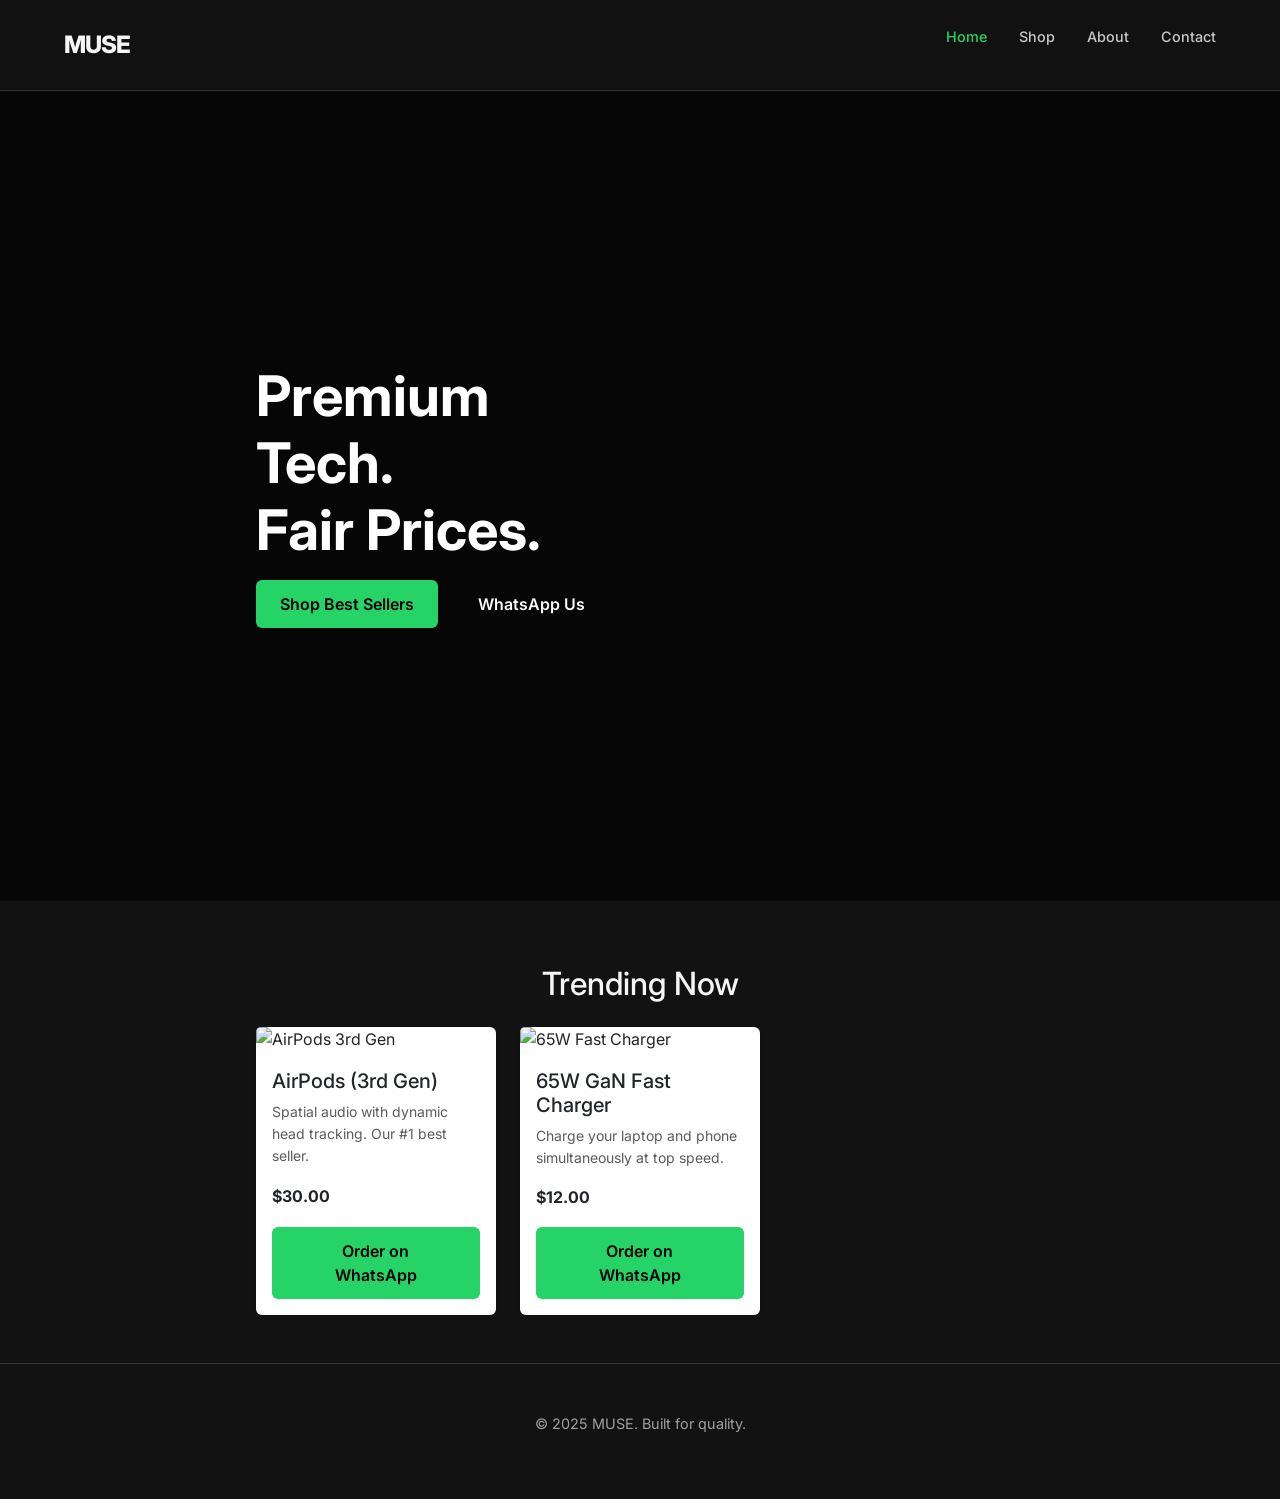
==== index.html @ 4bce9566 "logo on the top of the browser" ====
<!DOCTYPE html>
<html lang="en">

<head>
    <meta charset="UTF-8">
    <meta name="viewport" content="width=device-width, initial-scale=1.0">
    <title>MUSE | Premium Tech Essentials</title>
    <link rel="icon" type="image/png" href="images/muse logo (8).png">
    <link href="https://cdn.jsdelivr.net/npm/bootstrap@5.3.3/dist/css/bootstrap.min.css" rel="stylesheet">
    <link rel="stylesheet" href="style.css">
    <link href="https://fonts.googleapis.com/css2?family=Inter:wght@400;600;800&display=swap" rel="stylesheet">
</head>

<body>

    <header>
        <div class="logo">MUSE</div>
        <nav>
            <ul>
                <li><a href="index.html" class="active">Home</a></li>
                <li><a href="shop.html">Shop</a></li>
                <li><a href="about.html">About</a></li>
                <li><a href="contact.html">Contact</a></li>
            </ul>
        </nav>
    </header>

    <section class="hero-section d-flex align-items-center text-center text-md-start">
        <div class="hero-overlay"></div>

        <div class="container position-relative">
            <div class="row">
                <div class="col-md-8 col-lg-6">
                    <h1 class="fw-bold mb-3">
                        Premium Tech.<br> Fair Prices.
                    </h1>



                    <div class="d-flex gap-3 flex-wrap">
                        <a href="shop.html" class="btn btn-primary px-4">
                        Shop Best Sellers
                    </a>

                        <a href="https://wa.me/263788510037" class="btn btn-outline-light px-4">
                        WhatsApp Us
                    </a>
                    </div>
                </div>
            </div>
        </div>
    </section>
    <section class="container my-5">
        <h2 class="section-title text-center mb-4">Trending Now</h2>

        <div class="row g-4">

            <!-- AirPods 3rd Gen -->
            <div class="col-12 col-md-6 col-lg-4">
                <div class="card h-100 border-0 shadow-sm product-card-modern">
                    <img src="images/Blue White Modern Earbuds A4 (Landscape) (2).png" class="card-img-top" alt="AirPods 3rd Gen">

                    <div class="card-body d-flex flex-column">
                        <h5 class="card-title">AirPods (3rd Gen)</h5>

                        <p class="card-text text-muted small">
                            Spatial audio with dynamic head tracking. Our #1 best seller.
                        </p>

                        <div class="fw-bold mb-3">$30.00</div>

                        <a href="https://wa.me/263788510037?text=Hi%20MUSE,%20I'm%20interested%20in%20the%20AirPods%203rd%20Gen" class="btn btn-primary mt-auto w-100">
                        Order on WhatsApp
                    </a>
                    </div>
                </div>
            </div>

            <!-- 65W Charger -->
            <div class="col-12 col-md-6 col-lg-4">
                <div class="card h-100 border-0 shadow-sm product-card-modern">
                    <img src="images/Blue White Modern Earbuds A4 (Landscape) (3).png" class="card-img-top" alt="65W Fast Charger">

                    <div class="card-body d-flex flex-column">
                        <h5 class="card-title">65W GaN Fast Charger</h5>

                        <p class="card-text text-muted small">
                            Charge your laptop and phone simultaneously at top speed.
                        </p>

                        <div class="fw-bold mb-3">$12.00</div>

                        <a href="https://wa.me/263788510037?text=Hi%20MUSE,%20I'm%20interested%20in%20the%2065W%20Charger" class="btn btn-primary mt-auto w-100">
                        Order on WhatsApp
                    </a>
                    </div>
                </div>
            </div>

        </div>
    </section>

    <footer>
        <p>&copy; 2025 MUSE. Built for quality.</p>
    </footer>

</body>

</html>
---- style.css ----
:root {
    --bg-color: #121212;
    --card-bg: #1e1e1e;
    --text-main: #f5f5f5;
    --text-muted: #a0a0a0;
    --accent: #25D366;
    /* WhatsApp Green for Conversion */
    --accent-hover: #1eeb6d;
    --border: #333;
    --font-main: 'Inter', -apple-system, BlinkMacSystemFont, sans-serif;
}

* {
    margin: 0;
    padding: 0;
    box-sizing: border-box;
}

body {
    background-color: var(--bg-color);
    color: var(--text-main);
    font-family: var(--font-main);
    line-height: 1.6;
}

a {
    text-decoration: none;
    color: inherit;
}

ul {
    list-style: none;
}

img {
    max-width: 100%;
    display: block;
}


/* --- Navigation --- */

header {
    background: rgba(18, 18, 18, 0.95);
    padding: 1.5rem 5%;
    position: sticky;
    top: 0;
    z-index: 100;
    border-bottom: 1px solid var(--border);
    display: flex;
    justify-content: space-between;
    align-items: center;
}

.logo {
    font-size: 1.5rem;
    font-weight: 800;
    letter-spacing: -1px;
    text-transform: uppercase;
}

nav ul {
    display: flex;
    gap: 2rem;
}

nav a {
    font-weight: 500;
    font-size: 0.9rem;
    opacity: 0.8;
    transition: 0.3s;
}

nav a:hover,
nav a.active {
    opacity: 1;
    color: var(--accent);
}


/* --- Hero Section --- */

.hero {
    text-align: center;
    padding: 6rem 1rem;
    background: radial-gradient(circle at center, #2a2a2a 0%, #121212 70%);
}

.hero h1 {
    font-size: 3rem;
    line-height: 1.1;
    margin-bottom: 1rem;
    letter-spacing: -1.5px;
}

.hero p {
    color: var(--text-muted);
    font-size: 1.1rem;
    max-width: 500px;
    margin: 0 auto 2rem;
}


/* --- Buttons --- */

.btn {
    display: inline-block;
    padding: 12px 28px;
    border-radius: 6px;
    font-weight: 600;
    transition: 0.2s;
    cursor: pointer;
    border: none;
}

.btn-primary {
    background-color: var(--accent);
    color: #000;
}

.btn-primary:hover {
    transform: translateY(-2px);
    background-color: var(--accent-hover);
}

.btn-outline {
    border: 1px solid var(--text-main);
    color: var(--text-main);
    margin-left: 10px;
}

.btn-outline:hover {
    background: var(--text-main);
    color: #000;
}

.btn-full {
    width: 100%;
    text-align: center;
    margin-top: 1rem;
}


/* --- Trust Signals --- */

.trust-bar {
    display: flex;
    justify-content: center;
    gap: 2rem;
    padding: 2rem 1rem;
    border-bottom: 1px solid var(--border);
    flex-wrap: wrap;
    text-align: center;
}

.trust-item {
    font-size: 0.9rem;
    color: var(--text-muted);
}

.trust-item span {
    color: var(--accent);
    font-weight: bold;
}


/* --- Shop Grid --- */

.section-title {
    text-align: center;
    margin: 4rem 0 2rem;
    font-size: 2rem;
}

.product-grid {
    display: grid;
    grid-template-columns: repeat(auto-fill, minmax(280px, 1fr));
    gap: 2rem;
    padding: 0 5% 4rem;
}

.product-card {
    background: var(--card-bg);
    border: 1px solid var(--border);
    border-radius: 8px;
    padding: 1rem;
    transition: 0.3s;
}

.product-card:hover {
    border-color: var(--text-muted);
}

.product-img {
    height: 250px;
    width: 100%;
    object-fit: cover;
    background: #000;
    border-radius: 4px;
    margin-bottom: 1rem;
}

.product-info h3 {
    font-size: 1.1rem;
    margin-bottom: 0.5rem;
}

.product-desc {
    font-size: 0.85rem;
    color: var(--text-muted);
    margin-bottom: 1rem;
}

.product-price {
    font-size: 1.2rem;
    font-weight: 700;
    display: block;
    margin-bottom: 1rem;
}


/* --- About & Contact Layouts --- */

.container {
    max-width: 800px;
    margin: 4rem auto;
    padding: 0 1rem;
}

.content-block {
    margin-bottom: 3rem;
}

.content-block h2 {
    margin-bottom: 1rem;
    color: var(--accent);
}

.content-block p {
    margin-bottom: 1rem;
    color: var(--text-muted);
}


/* --- Footer --- */

footer {
    text-align: center;
    padding: 3rem 1rem;
    border-top: 1px solid var(--border);
    color: var(--text-muted);
    font-size: 0.9rem;
}


/* --- Mobile Responsive --- */

@media (max-width: 768px) {
    .hero h1 {
        font-size: 2.2rem;
    }
    nav ul {
        gap: 1rem;
    }
    nav a {
        font-size: 0.8rem;
    }
    .btn {
        width: 100%;
        margin: 10px 0 0 0;
        display: block;
    }
    .trust-bar {
        flex-direction: column;
        gap: 1rem;
    }
}

.hero-section {
    position: relative;
    min-height: 90vh;
    background-image: url("images/museHero.svg");
    background-size: cover;
    background-position: center;
    background-repeat: no-repeat;
    color: #fff;
}

.hero-overlay {
    position: absolute;
    inset: 0;
    background: linear-gradient( rgba(0, 0, 0, 0.65), rgba(0, 0, 0, 0.65));
}

.hero-section h1 {
    font-size: clamp(2.4rem, 5vw, 3.5rem);
}

.hero-section p {
    max-width: 520px;
    font-size: 1.05rem;
}

.hero-section .btn-primary {
    background-color: #25D366;
    border: none;
    color: #000;
    font-weight: 600;
}
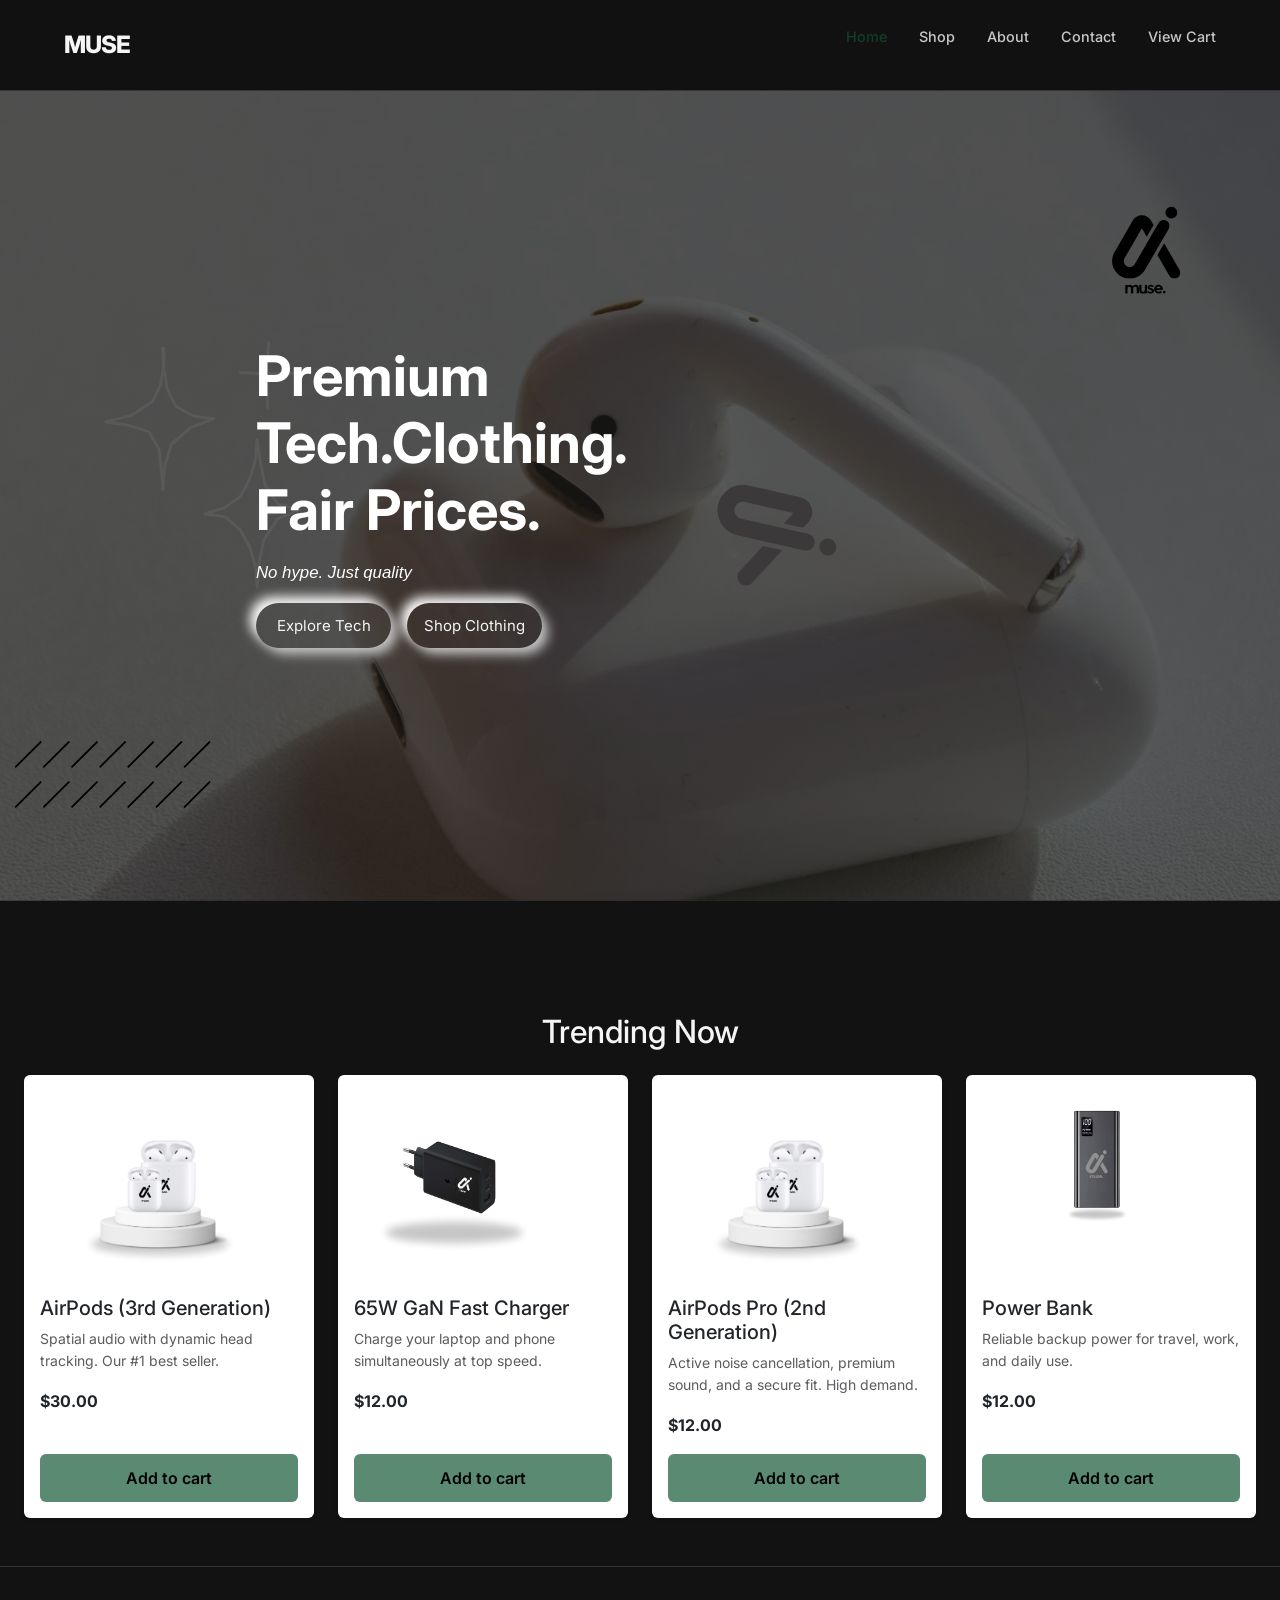
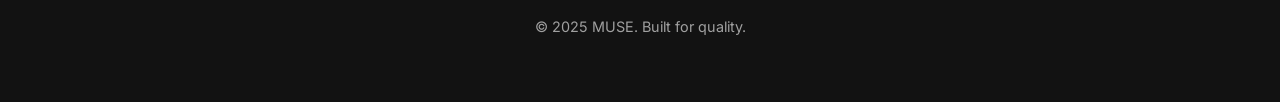
==== commit 10ab7d4d: "Update muse website 1.0" ====
--- a/index.html
+++ b/index.html
@@ -9,18 +9,25 @@
     <link href="https://cdn.jsdelivr.net/npm/bootstrap@5.3.3/dist/css/bootstrap.min.css" rel="stylesheet">
     <link rel="stylesheet" href="style.css">
     <link href="https://fonts.googleapis.com/css2?family=Inter:wght@400;600;800&display=swap" rel="stylesheet">
+    <script src="javaScript/cart.js"></script>
 </head>
 
 <body>
-
+    
     <header>
-        <div class="logo">MUSE</div>
+        <div class="logo" style="cursor: pointer;" onclick="window.location.href='index.html'">MUSE</div>
         <nav>
             <ul>
                 <li><a href="index.html" class="active">Home</a></li>
-                <li><a href="shop.html">Shop</a></li>
+                <li><a href="shopTech.html">Shop</a></li>
                 <li><a href="about.html">About</a></li>
                 <li><a href="contact.html">Contact</a></li>
+                <li>
+                    <a href="cart.html" class="cart-link">
+                        <span>View Cart</span>
+                        <span id="cart-count-badge" class="cart-badge" style="display: none;">0</span>
+                    </a>
+                </li>
             </ul>
         </nav>
     </header>
@@ -30,75 +37,40 @@
 
         <div class="container position-relative">
             <div class="row">
-                <div class="col-md-8 col-lg-6">
+                <div class="col-md-8 col-lg-8">
                     <h1 class="fw-bold mb-3">
-                        Premium Tech.<br> Fair Prices.
+                        Premium Tech.Clothing.<br>Fair Prices.
+                        
                     </h1>
+                    <p style="font-style: italic;">
+                        No hype. Just quality
+                    </p>
+                      
 
 
 
                     <div class="d-flex gap-3 flex-wrap">
-                        <a href="shop.html" class="btn btn-primary px-4">
-                        Shop Best Sellers
-                    </a>
+                        <a href="shopTech.html" class="button1">
+                            Explore Tech
+                        </a>
+                        <a href="shopClothing.html" class="button1">
+                            Shop Clothing
+                        </a>
 
-                        <a href="https://wa.me/263788510037" class="btn btn-outline-light px-4">
-                        WhatsApp Us
-                    </a>
                     </div>
                 </div>
             </div>
         </div>
     </section>
-    <section class="container my-5">
+
+    <section class="section container-fluid px-4 my-5">
         <h2 class="section-title text-center mb-4">Trending Now</h2>
 
-        <div class="row g-4">
-
-            <!-- AirPods 3rd Gen -->
-            <div class="col-12 col-md-6 col-lg-4">
-                <div class="card h-100 border-0 shadow-sm product-card-modern">
-                    <img src="images/Blue White Modern Earbuds A4 (Landscape) (2).png" class="card-img-top" alt="AirPods 3rd Gen">
-
-                    <div class="card-body d-flex flex-column">
-                        <h5 class="card-title">AirPods (3rd Gen)</h5>
-
-                        <p class="card-text text-muted small">
-                            Spatial audio with dynamic head tracking. Our #1 best seller.
-                        </p>
-
-                        <div class="fw-bold mb-3">$30.00</div>
-
-                        <a href="https://wa.me/263788510037?text=Hi%20MUSE,%20I'm%20interested%20in%20the%20AirPods%203rd%20Gen" class="btn btn-primary mt-auto w-100">
-                        Order on WhatsApp
-                    </a>
-                    </div>
-                </div>
-            </div>
-
-            <!-- 65W Charger -->
-            <div class="col-12 col-md-6 col-lg-4">
-                <div class="card h-100 border-0 shadow-sm product-card-modern">
-                    <img src="images/Blue White Modern Earbuds A4 (Landscape) (3).png" class="card-img-top" alt="65W Fast Charger">
-
-                    <div class="card-body d-flex flex-column">
-                        <h5 class="card-title">65W GaN Fast Charger</h5>
-
-                        <p class="card-text text-muted small">
-                            Charge your laptop and phone simultaneously at top speed.
-                        </p>
-
-                        <div class="fw-bold mb-3">$12.00</div>
-
-                        <a href="https://wa.me/263788510037?text=Hi%20MUSE,%20I'm%20interested%20in%20the%2065W%20Charger" class="btn btn-primary mt-auto w-100">
-                        Order on WhatsApp
-                    </a>
-                    </div>
-                </div>
-            </div>
-
-        </div>
+        <div class="row g-4 " id="trendingProducts"></div>
+        
     </section>
+    <script src="javaScript/products.js"></script>
+    <script src="javaScript/trending.js"></script>
 
     <footer>
         <p>&copy; 2025 MUSE. Built for quality.</p>
--- a/style.css
+++ b/style.css
@@ -3,9 +3,9 @@
     --card-bg: #1e1e1e;
     --text-main: #f5f5f5;
     --text-muted: #a0a0a0;
-    --accent: #25D366;
+    --accent: #115533af;
     /* WhatsApp Green for Conversion */
-    --accent-hover: #1eeb6d;
+    --accent-hover: #3c4640;
     --border: #333;
     --font-main: 'Inter', -apple-system, BlinkMacSystemFont, sans-serif;
 }
@@ -17,6 +17,9 @@
 }
 
 body {
+    min-height: 100vh;
+  display: flex;
+  flex-direction: column;
     background-color: var(--bg-color);
     color: var(--text-main);
     font-family: var(--font-main);
@@ -77,6 +80,28 @@
     color: var(--accent);
 }
 
+.cart-link {
+    position: relative;
+    display: inline-flex;
+    align-items: center;
+    gap: 0.5rem;
+}
+
+.cart-badge {
+    background-color: var(--accent);
+    color: #000;
+    border-radius: 50%;
+    width: 20px;
+    height: 20px;
+    display: inline-flex;
+    align-items: center;
+    justify-content: center;
+    font-size: 0.75rem;
+    font-weight: 700;
+    line-height: 1;
+    padding: 0;
+}
+
 
 /* --- Hero Section --- */
 
@@ -245,6 +270,7 @@
 /* --- Footer --- */
 
 footer {
+    margin-top: auto;
     text-align: center;
     padding: 3rem 1rem;
     border-top: 1px solid var(--border);
@@ -306,4 +332,51 @@
     border: none;
     color: #000;
     font-weight: 600;
-}+}
+/*buttons /fs*/
+ 
+
+  
+.button1 {
+    display: inline-block;
+    width: 9em;
+    height: 3em;
+    border-radius: 30em;
+    font-size: 15px;
+    font-family: inherit;
+    border: none;
+    position: relative;
+    overflow: hidden;
+    z-index: 1;
+    box-shadow: 6px 6px 12px #c5c5c5,
+                -6px -6px 12px #ffffff;
+    background: transparent;
+    color: var(--text-main);
+    text-align: center;
+    line-height: 3em;
+    cursor: pointer;
+    transition: all 0.3s ease;
+   }
+   
+   .button1::before {
+    content: '';
+    width: 0;
+    height: 3em;
+    border-radius: 30em;
+    position: absolute;
+    top: 0;
+    left: 0;
+    background-image: linear-gradient(to right, #688b73 0%, #706e47 100%);
+    transition: .5s ease;
+    display: block;
+    z-index: -1;
+   }
+   
+   .button1:hover::before {
+    width: 9em;
+   }
+   
+   .button1:hover {
+    color: #000;
+   }
+  
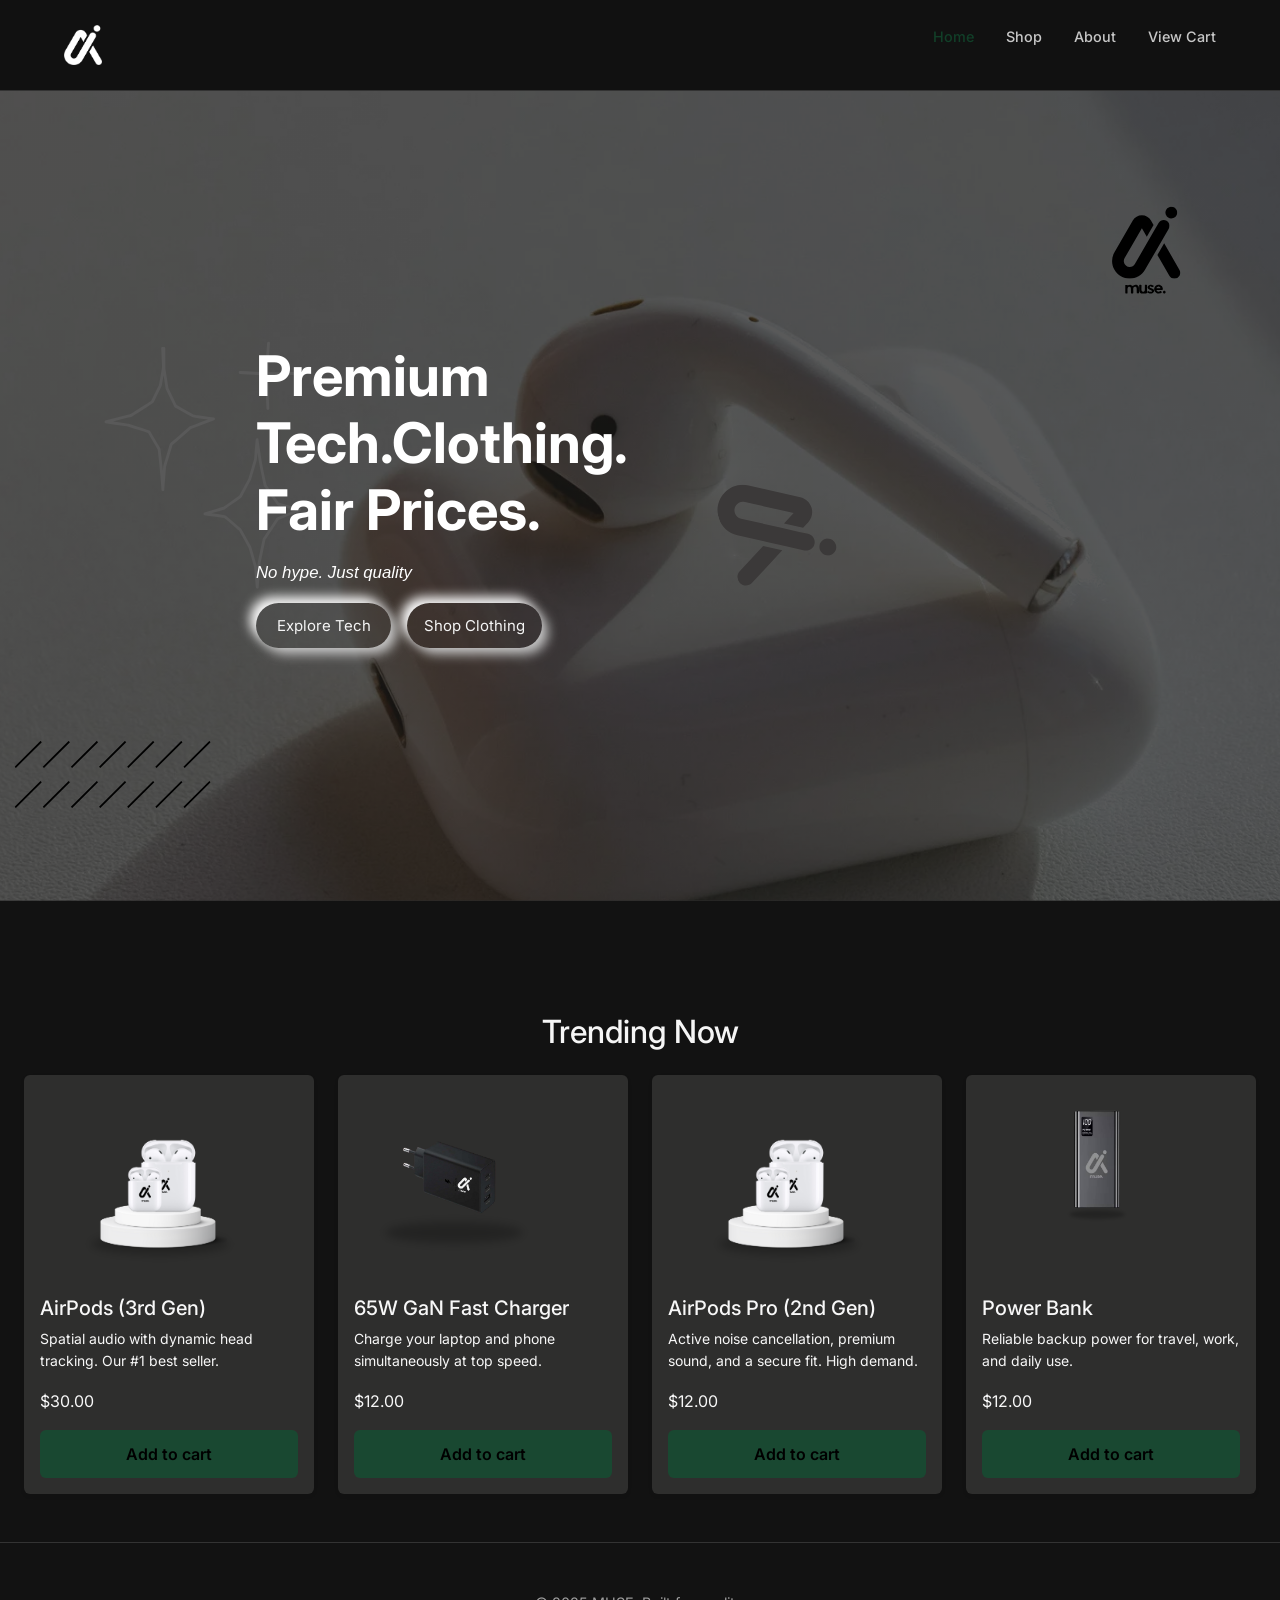
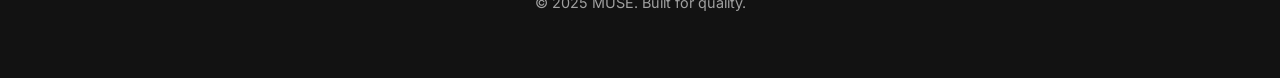
==== commit 7245541f: "Updated muse website 1.1" ====
--- a/index.html
+++ b/index.html
@@ -15,13 +15,20 @@
 <body>
     
     <header>
-        <div class="logo" style="cursor: pointer;" onclick="window.location.href='index.html'">MUSE</div>
+        <div class="site-logo" style="cursor: pointer;" onclick="window.location.href='index.html'">
+            <img 
+                src="images/muse logo1 (8).png"
+                alt="MUSE Logo"
+                class="site-logo"
+            >
+            
+        </div>
         <nav>
             <ul>
                 <li><a href="index.html" class="active">Home</a></li>
                 <li><a href="shopTech.html">Shop</a></li>
                 <li><a href="about.html">About</a></li>
-                <li><a href="contact.html">Contact</a></li>
+                <!--<li><a href="contact.html">Contact</a></li>-->
                 <li>
                     <a href="cart.html" class="cart-link">
                         <span>View Cart</span>
@@ -63,8 +70,8 @@
         </div>
     </section>
 
-    <section class="section container-fluid px-4 my-5">
-        <h2 class="section-title text-center mb-4">Trending Now</h2>
+    <section class="section container-fluid px-4 my-5 ">
+        <h2 class="section-title text-center mb-4 ">Trending Now</h2>
 
         <div class="row g-4 " id="trendingProducts"></div>
         
--- a/style.css
+++ b/style.css
@@ -56,11 +56,25 @@
 }
 
 .logo {
-    font-size: 1.5rem;
-    font-weight: 800;
-    letter-spacing: -1px;
-    text-transform: uppercase;
-}
+    display: flex;
+    align-items: center;
+    gap: 10px; /* space between logo and text */
+    cursor: pointer;
+}
+
+.site-logo {
+    max-height: 100%;      /* never exceed header height */
+    height: 40px;          /* safe default */
+    width: auto;
+    object-fit: contain;
+    cursor: pointer;
+    transition: transform 0.2s ease;
+  }
+  
+  .site-logo:hover {
+    transform: scale(1.05);
+  }
+  
 
 nav ul {
     display: flex;
@@ -190,7 +204,10 @@
 
 
 /* --- Shop Grid --- */
-
+.card {
+    background-color: #d6d6d025;
+  }
+  
 .section-title {
     text-align: center;
     margin: 4rem 0 2rem;
@@ -206,6 +223,7 @@
 
 .product-card {
     background: var(--card-bg);
+    
     border: 1px solid var(--border);
     border-radius: 8px;
     padding: 1rem;
@@ -228,6 +246,7 @@
 .product-info h3 {
     font-size: 1.1rem;
     margin-bottom: 0.5rem;
+    
 }
 
 .product-desc {
@@ -243,6 +262,9 @@
     margin-bottom: 1rem;
 }
 
+.card .card-text{
+    color:#f7f7f7 !important;
+}
 
 /* --- About & Contact Layouts --- */
 
@@ -379,4 +401,14 @@
    .button1:hover {
     color: #000;
    }
+   .product-item.is-hidden {
+    display: none;
+  }
+  
+  .view-more-btn {
+    border-radius: 999px;
+    font-weight: 600;
+    letter-spacing: .2px;
+  }
+
   
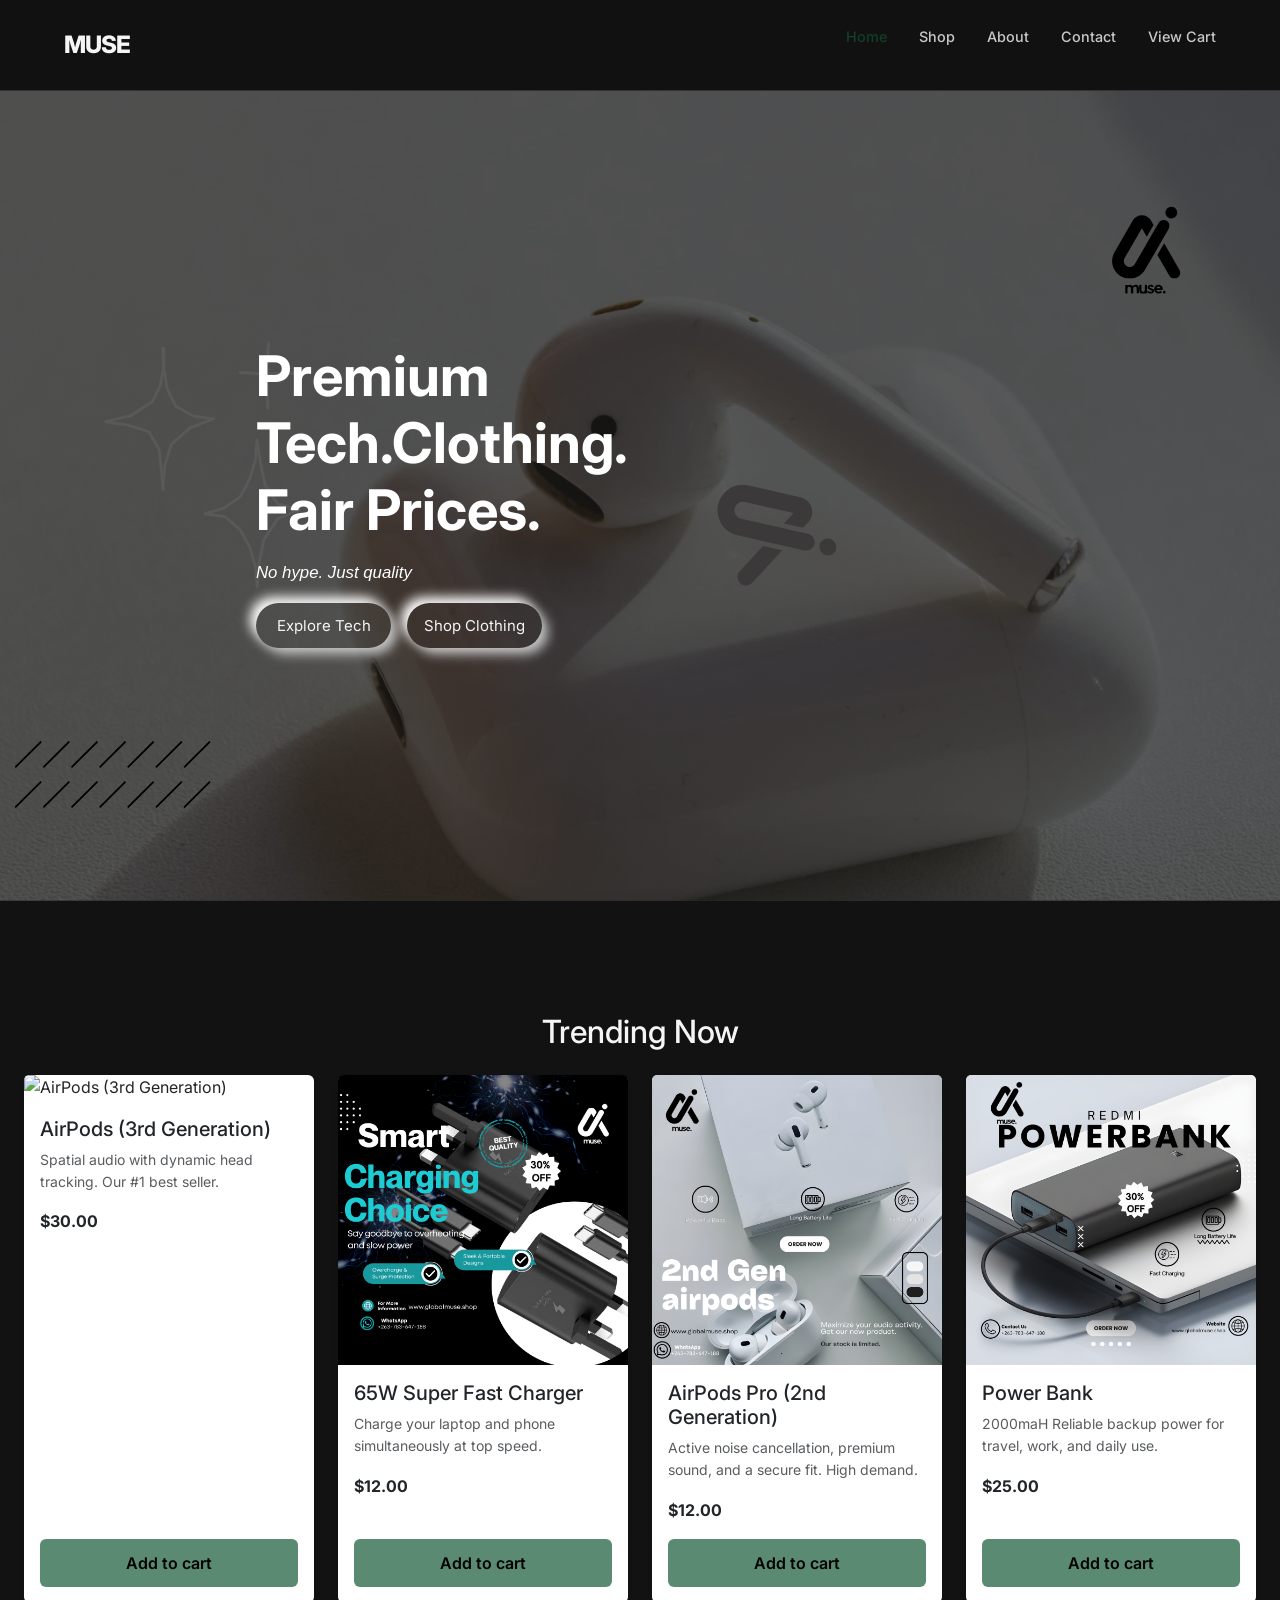
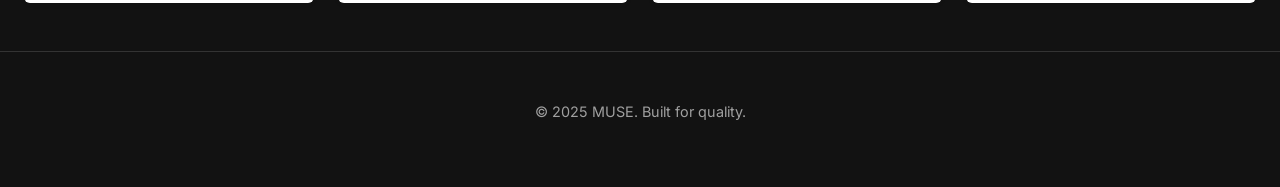
==== commit 939b5a36: "Update cart logic and WhatsApp checkout link" ====
--- a/index.html
+++ b/index.html
@@ -15,20 +15,13 @@
 <body>
     
     <header>
-        <div class="site-logo" style="cursor: pointer;" onclick="window.location.href='index.html'">
-            <img 
-                src="images/muse logo1 (8).png"
-                alt="MUSE Logo"
-                class="site-logo"
-            >
-            
-        </div>
+        <div class="logo" style="cursor: pointer;" onclick="window.location.href='index.html'">MUSE</div>
         <nav>
             <ul>
                 <li><a href="index.html" class="active">Home</a></li>
                 <li><a href="shopTech.html">Shop</a></li>
                 <li><a href="about.html">About</a></li>
-                <!--<li><a href="contact.html">Contact</a></li>-->
+                <li><a href="contact.html">Contact</a></li>
                 <li>
                     <a href="cart.html" class="cart-link">
                         <span>View Cart</span>
@@ -70,8 +63,8 @@
         </div>
     </section>
 
-    <section class="section container-fluid px-4 my-5 ">
-        <h2 class="section-title text-center mb-4 ">Trending Now</h2>
+    <section class="section container-fluid px-4 my-5">
+        <h2 class="section-title text-center mb-4">Trending Now</h2>
 
         <div class="row g-4 " id="trendingProducts"></div>
         
--- a/style.css
+++ b/style.css
@@ -18,8 +18,8 @@
 
 body {
     min-height: 100vh;
-  display: flex;
-  flex-direction: column;
+    display: flex;
+    flex-direction: column;
     background-color: var(--bg-color);
     color: var(--text-main);
     font-family: var(--font-main);
@@ -56,25 +56,11 @@
 }
 
 .logo {
-    display: flex;
-    align-items: center;
-    gap: 10px; /* space between logo and text */
-    cursor: pointer;
-}
-
-.site-logo {
-    max-height: 100%;      /* never exceed header height */
-    height: 40px;          /* safe default */
-    width: auto;
-    object-fit: contain;
-    cursor: pointer;
-    transition: transform 0.2s ease;
-  }
-  
-  .site-logo:hover {
-    transform: scale(1.05);
-  }
-  
+    font-size: 1.5rem;
+    font-weight: 800;
+    letter-spacing: -1px;
+    text-transform: uppercase;
+}
 
 nav ul {
     display: flex;
@@ -204,10 +190,7 @@
 
 
 /* --- Shop Grid --- */
-.card {
-    background-color: #d6d6d025;
-  }
-  
+
 .section-title {
     text-align: center;
     margin: 4rem 0 2rem;
@@ -223,7 +206,6 @@
 
 .product-card {
     background: var(--card-bg);
-    
     border: 1px solid var(--border);
     border-radius: 8px;
     padding: 1rem;
@@ -246,7 +228,6 @@
 .product-info h3 {
     font-size: 1.1rem;
     margin-bottom: 0.5rem;
-    
 }
 
 .product-desc {
@@ -262,9 +243,6 @@
     margin-bottom: 1rem;
 }
 
-.card .card-text{
-    color:#f7f7f7 !important;
-}
 
 /* --- About & Contact Layouts --- */
 
@@ -355,10 +333,10 @@
     color: #000;
     font-weight: 600;
 }
+
+
 /*buttons /fs*/
- 
-
-  
+
 .button1 {
     display: inline-block;
     width: 9em;
@@ -370,17 +348,16 @@
     position: relative;
     overflow: hidden;
     z-index: 1;
-    box-shadow: 6px 6px 12px #c5c5c5,
-                -6px -6px 12px #ffffff;
+    box-shadow: 6px 6px 12px #c5c5c5, -6px -6px 12px #ffffff;
     background: transparent;
     color: var(--text-main);
     text-align: center;
     line-height: 3em;
     cursor: pointer;
     transition: all 0.3s ease;
-   }
-   
-   .button1::before {
+}
+
+.button1::before {
     content: '';
     width: 0;
     height: 3em;
@@ -392,23 +369,12 @@
     transition: .5s ease;
     display: block;
     z-index: -1;
-   }
-   
-   .button1:hover::before {
+}
+
+.button1:hover::before {
     width: 9em;
-   }
-   
-   .button1:hover {
-    color: #000;
-   }
-   .product-item.is-hidden {
-    display: none;
-  }
-  
-  .view-more-btn {
-    border-radius: 999px;
-    font-weight: 600;
-    letter-spacing: .2px;
-  }
-
-  +}
+
+.button1:hover {
+    color: #000;
+}
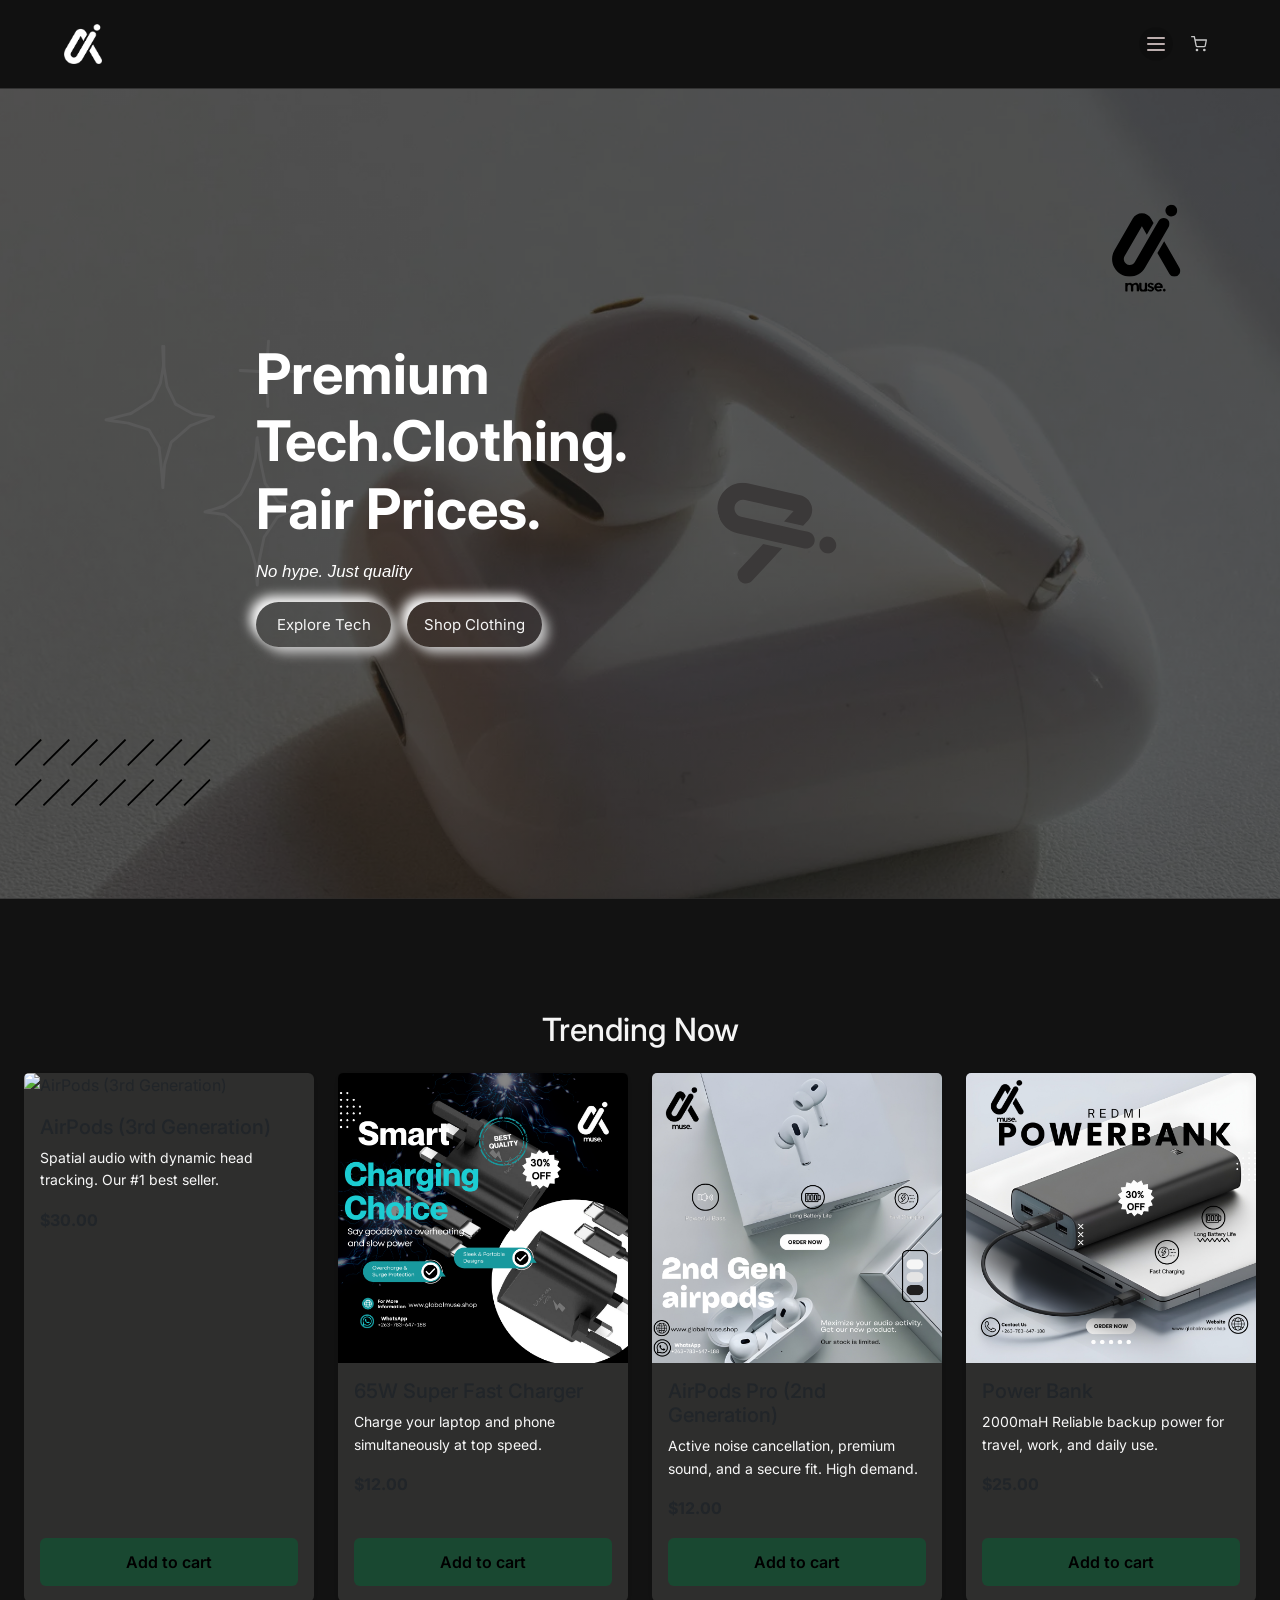
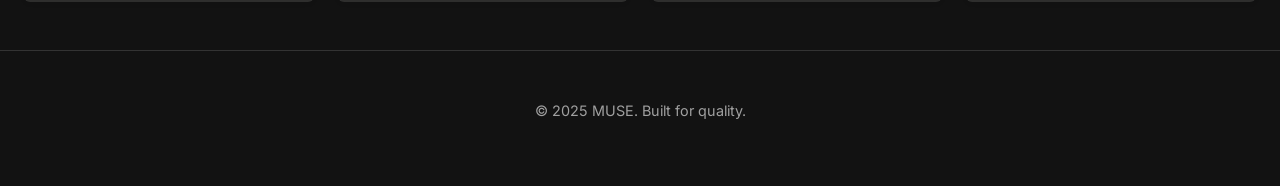
==== commit 5b68be3c: "Update website files: modify HTML pages and styles, remove shop.html" ====
--- a/index.html
+++ b/index.html
@@ -15,21 +15,63 @@
 <body>
     
     <header>
-        <div class="logo" style="cursor: pointer;" onclick="window.location.href='index.html'">MUSE</div>
+        <div class="site-logo" style="cursor: pointer;" onclick="window.location.href='index.html'">
+            <img 
+                src="images/muse logo1 (8).png"
+                alt="MUSE Logo"
+                class="site-logo"
+            >
+            
+        </div>
         <nav>
-            <ul>
-                <li><a href="index.html" class="active">Home</a></li>
-                <li><a href="shopTech.html">Shop</a></li>
-                <li><a href="about.html">About</a></li>
-                <li><a href="contact.html">Contact</a></li>
-                <li>
-                    <a href="cart.html" class="cart-link">
-                        <span>View Cart</span>
-                        <span id="cart-count-badge" class="cart-badge" style="display: none;">0</span>
-                    </a>
-                </li>
-            </ul>
+
+            <!-- Our Services -->
+            <label class="popup">
+                <input type="checkbox">
+            
+                <div class="burger" tabindex="0">
+                    <span></span>
+                    <span></span>
+                    <span></span>
+                </div>
+            
+                <nav class="popup-window">
+            
+                    <ul>
+                        <!--<li><a href="index.html" class="active">Home</a></li>-->
+                        <li><a href="shopTech.html">Tech Shop</a></li>
+                        <li><a href="shopClothing.html">Clothing Shop</a></li>
+                        <li><a href="about.html">About</a></li>
+                    </ul>
+                </nav>
+            </label>
+            
+        
+            <!-- Cart -->
+            <div class="nav-icons">
+                <a href="cart.html" class="cart-btn" aria-label="View cart">
+                  
+                  <!-- Cart icon -->
+                  <svg xmlns="http://www.w3.org/2000/svg"
+                       viewBox="0 0 24 24"
+                       width="16" height="16"
+                       fill="none"
+                       stroke="currentColor"
+                       stroke-width="2"
+                       stroke-linecap="round"
+                       stroke-linejoin="round">
+                    <circle cx="9" cy="21" r="1"></circle>
+                    <circle cx="20" cy="21" r="1"></circle>
+                    <path d="M1 1h4l2.68 13.39a2 2 0 0 0 2 1.61h9.72a2 2 0 0 0 2-1.61L23 6H6"></path>
+                  </svg>
+              
+                  <!-- Cart count badge -->
+                  <span id="cart-count-badge" class="cart-badge" aria-hidden="true">0</span>
+                </a>
+              </div>
         </nav>
+
+        
     </header>
 
     <section class="hero-section d-flex align-items-center text-center text-md-start">
@@ -63,8 +105,8 @@
         </div>
     </section>
 
-    <section class="section container-fluid px-4 my-5">
-        <h2 class="section-title text-center mb-4">Trending Now</h2>
+    <section class="section container-fluid px-4 my-5 ">
+        <h2 class="section-title text-center mb-4 ">Trending Now</h2>
 
         <div class="row g-4 " id="trendingProducts"></div>
         
@@ -78,4 +120,70 @@
 
 </body>
 
+<!--nav button controls-->
+<script>
+    document.addEventListener("DOMContentLoaded", () => {
+      // Toggle open/close when burger is clicked (explicit, reliable)
+      document.querySelectorAll(".popup .burger").forEach((burger) => {
+        burger.addEventListener("click", (e) => {
+          e.preventDefault();   // prevent label default toggle (we handle it)
+          e.stopPropagation();  // prevent document click from firing
+    
+          const popup = burger.closest(".popup");
+          const checkbox = popup?.querySelector('input[type="checkbox"]');
+          if (!checkbox) return;
+    
+          checkbox.checked = !checkbox.checked;
+        });
+      });
+    
+      // Click inside menu should NOT close it automatically
+      document.querySelectorAll(".popup .popup-window").forEach((menu) => {
+        menu.addEventListener("click", (e) => e.stopPropagation());
+      });
+    
+      // Click anywhere else closes any open popup
+      document.addEventListener("click", (e) => {
+        document.querySelectorAll('.popup input[type="checkbox"]').forEach((cb) => {
+          if (!cb.checked) return;
+    
+          const popup = cb.closest(".popup");
+          if (!popup) return;
+    
+          // If click is outside the whole popup block, close
+          if (!popup.contains(e.target)) {
+            cb.checked = false;
+          }
+        });
+      });
+    
+      // Optional: ESC closes
+      document.addEventListener("keydown", (e) => {
+        if (e.key === "Escape") {
+          document.querySelectorAll('.popup input[type="checkbox"]').forEach(cb => cb.checked = false);
+        }
+      });
+    });
+    </script>
+    <script>
+        function setCartCount(count) {
+          const badge = document.getElementById("cart-count-badge");
+          if (!badge) return;
+        
+          const n = Math.max(0, parseInt(count, 10) || 0);
+        
+          badge.textContent = n;
+        
+          if (n > 0) badge.classList.add("show");
+          else badge.classList.remove("show");
+        }
+        
+        // Example:
+        // setCartCount(3);
+        // setCartCount(0);
+    </script>
+        
+    
+    
+
 </html>
--- a/style.css
+++ b/style.css
@@ -18,8 +18,8 @@
 
 body {
     min-height: 100vh;
-    display: flex;
-    flex-direction: column;
+  display: flex;
+  flex-direction: column;
     background-color: var(--bg-color);
     color: var(--text-main);
     font-family: var(--font-main);
@@ -56,15 +56,35 @@
 }
 
 .logo {
-    font-size: 1.5rem;
-    font-weight: 800;
-    letter-spacing: -1px;
-    text-transform: uppercase;
+    display: flex;
+    align-items: center;
+    gap: 10px; /* space between logo and text */
+    cursor: pointer;
+}
+
+.site-logo {
+    max-height: 100%;      /* never exceed header height */
+    height: 40px;          /* safe default */
+    width: auto;
+    object-fit: contain;
+    cursor: pointer;
+    transition: transform 0.2s ease;
+  }
+  
+  .site-logo:hover {
+    transform: scale(1.05);
+  }
+  
+/*changed rr*/
+  nav {
+    display: flex;
+    align-items: center;
 }
 
 nav ul {
     display: flex;
     gap: 2rem;
+    margin-left: auto;
 }
 
 nav a {
@@ -79,6 +99,7 @@
     opacity: 1;
     color: var(--accent);
 }
+
 
 .cart-link {
     position: relative;
@@ -190,7 +211,10 @@
 
 
 /* --- Shop Grid --- */
-
+.card {
+    background-color: #d6d6d025;
+  }
+  
 .section-title {
     text-align: center;
     margin: 4rem 0 2rem;
@@ -206,6 +230,7 @@
 
 .product-card {
     background: var(--card-bg);
+    
     border: 1px solid var(--border);
     border-radius: 8px;
     padding: 1rem;
@@ -228,6 +253,7 @@
 .product-info h3 {
     font-size: 1.1rem;
     margin-bottom: 0.5rem;
+    
 }
 
 .product-desc {
@@ -243,6 +269,9 @@
     margin-bottom: 1rem;
 }
 
+.card .card-text{
+    color:#f7f7f7 !important;
+}
 
 /* --- About & Contact Layouts --- */
 
@@ -333,10 +362,10 @@
     color: #000;
     font-weight: 600;
 }
-
-
 /*buttons /fs*/
-
+ 
+
+  
 .button1 {
     display: inline-block;
     width: 9em;
@@ -348,16 +377,17 @@
     position: relative;
     overflow: hidden;
     z-index: 1;
-    box-shadow: 6px 6px 12px #c5c5c5, -6px -6px 12px #ffffff;
+    box-shadow: 6px 6px 12px #c5c5c5,
+                -6px -6px 12px #ffffff;
     background: transparent;
     color: var(--text-main);
     text-align: center;
     line-height: 3em;
     cursor: pointer;
     transition: all 0.3s ease;
-}
-
-.button1::before {
+   }
+   
+   .button1::before {
     content: '';
     width: 0;
     height: 3em;
@@ -369,12 +399,369 @@
     transition: .5s ease;
     display: block;
     z-index: -1;
-}
-
-.button1:hover::before {
+   }
+   
+   .button1:hover::before {
     width: 9em;
-}
-
-.button1:hover {
+   }
+   
+   .button1:hover {
     color: #000;
-}+   }
+   .product-item.is-hidden {
+    display: none;
+  }
+  
+  .view-more-btn {
+    border-radius: 999px;
+    font-weight: 600;
+    letter-spacing: .2px;
+  }
+
+  /*drop down button in nav*/
+  
+
+.popup {
+    --burger-line-width: 1.125em;
+    --burger-line-height: 0.125em;
+    --burger-offset: 0.625em;
+    --burger-bg: rgba(0, 0, 0, .15);
+    --burger-color: #bbadad;
+    --burger-line-border-radius: 0.1875em;
+    --burger-diameter: 2.125em;
+    --burger-btn-border-radius: calc(var(--burger-diameter) / 2);
+    --burger-line-transition: .3s;
+    --burger-transition: all .1s ease-in-out;
+    --burger-hover-scale: 1.1;
+    --burger-active-scale: .95;
+    --burger-enable-outline-color: var(--burger-bg);
+    --burger-enable-outline-width: 0.125em;
+    --burger-enable-outline-offset: var(--burger-enable-outline-width);
+    /* nav */
+    --nav-padding-x: 0.25em;
+    --nav-padding-y: 0.625em;
+    --nav-border-radius: 0.375em;
+    --nav-border-color: #ccc;
+    --nav-border-width: 0.0625em;
+    --nav-shadow-color: rgba(0, 0, 0, .2);
+    --nav-shadow-width: 0 1px 5px;
+    --nav-bg: #eee;
+    --nav-font-family: Menlo, Roboto Mono, monospace;
+    --nav-default-scale: .8;
+    --nav-active-scale: 1;
+    --nav-position-left: 0;
+    --nav-position-right: unset;
+    /* if you want to change sides just switch one property */
+    /* from properties to "unset" and the other to 0 */
+    /* title */
+    --nav-title-size: 0.625em;
+    --nav-title-color: #777;
+    --nav-title-padding-x: 1rem;
+    --nav-title-padding-y: 0.25em;
+    /* nav button */
+    --nav-button-padding-x: 1rem;
+    --nav-button-padding-y: 0.375em;
+    --nav-button-border-radius: 0.375em;
+    --nav-button-font-size: 12px;
+    --nav-button-hover-bg: #6495ed;
+    --nav-button-hover-text-color: #5a3232;
+    --nav-button-distance: 0.875em;
+    /* underline */
+    --underline-border-width: 0.0625em;
+    --underline-border-color: #ccc;
+    --underline-margin-y: 0.3125em;
+  }
+  
+  /* popup settings 👆 */
+  
+  .popup {
+    display: inline-block;
+    text-rendering: optimizeLegibility;
+    position: relative;
+       
+  }
+  
+  .popup input {
+    display: none;
+  }
+  
+  .burger {
+    display: flex;
+    position: relative;
+    align-items: center;
+    justify-content: center;
+    background: var(--burger-bg);
+    width: var(--burger-diameter);
+    height: var(--burger-diameter);
+    border-radius: var(--burger-btn-border-radius);
+    border: none;
+    cursor: pointer;
+    overflow: hidden;
+    transition: var(--burger-transition);
+    outline: var(--burger-enable-outline-width) solid transparent;
+    outline-offset: 0;
+  }
+  
+  .burger span {
+    height: var(--burger-line-height);
+    width: var(--burger-line-width);
+    background: var(--burger-color);
+    border-radius: var(--burger-line-border-radius);
+    position: absolute;
+    transition: var(--burger-line-transition);
+  }
+  
+  .burger span:nth-child(1) {
+    top: var(--burger-offset);
+  }
+  
+  .burger span:nth-child(2) {
+    bottom: var(--burger-offset);
+  }
+  
+  .burger span:nth-child(3) {
+    top: 50%;
+    transform: translateY(-50%);
+  }
+  
+  .popup-window {
+    transform: scale(var(--nav-default-scale));
+    visibility: hidden;
+    opacity: 0;
+    position: absolute;
+    padding: var(--nav-padding-y) var(--nav-padding-x);
+    background: var(--nav-bg);
+    font-family: var(--nav-font-family);
+    color: var(--nav-text-color);
+    border-radius: var(--nav-border-radius);
+    box-shadow: var(--nav-shadow-width) var(--nav-shadow-color);
+    border: var(--nav-border-width) solid var(--nav-border-color);
+    top: calc(var(--burger-diameter) + var(--burger-enable-outline-width) + var(--burger-enable-outline-offset));
+    left: var(--nav-position-left);
+    right: var(--nav-position-right);
+    transition: var(--burger-transition);
+    z-index: 9999;/*mobile*/
+  }
+  
+  .popup-window legend {
+    padding: var(--nav-title-padding-y) var(--nav-title-padding-x);
+    margin: 0;
+    color: var(--nav-title-color);
+    font-size: var(--nav-title-size);
+    text-transform: uppercase;
+  }
+  
+  .popup-window ul {
+    margin: 0;
+    padding: 0;
+    list-style-type: none;
+  }
+  
+  .popup-window ul button {
+    outline: none;
+    width: 100%;
+    border: none;
+    background: none;
+    display: flex;
+    align-items: center;
+    color: var(--burger-color);
+    font-size: var(--nav-button-font-size);
+    padding: var(--nav-button-padding-y) var(--nav-button-padding-x);
+    white-space: nowrap;
+    border-radius: var(--nav-button-border-radius);
+    cursor: pointer;
+    column-gap: var(--nav-button-distance);
+  }
+  
+  .popup-window ul li:nth-child(1) svg,
+  .popup-window ul li:nth-child(2) svg {
+    color: cornflowerblue;
+  }
+  
+  .popup-window ul li:nth-child(4) svg,
+  .popup-window ul li:nth-child(5) svg {
+    color: rgb(153, 153, 153);
+  }
+  
+  .popup-window ul li:nth-child(7) svg {
+    color: red;
+  }
+  
+  .popup-window hr {
+    margin: var(--underline-margin-y) 0;
+    border: none;
+    border-bottom: var(--underline-border-width) solid var(--underline-border-color);
+  }
+  
+  /* actions */
+  
+  .popup-window ul button:hover,
+  .popup-window ul button:focus-visible,
+  .popup-window ul button:hover svg,
+  .popup-window ul button:focus-visible svg {
+    color: var(--nav-button-hover-text-color);
+    background: var(--nav-button-hover-bg);
+  }
+  
+  .burger:hover {
+    transform: scale(var(--burger-hover-scale));
+  }
+  
+  .burger:active {
+    transform: scale(var(--burger-active-scale));
+  }
+  
+  .burger:focus:not(:hover) {
+    outline-color: var(--burger-enable-outline-color);
+    outline-offset: var(--burger-enable-outline-offset);
+  }
+  
+  .popup input:checked+.burger span:nth-child(1) {
+    top: 50%;
+    transform: translateY(-50%) rotate(45deg);
+  }
+  
+  .popup input:checked+.burger span:nth-child(2) {
+    bottom: 50%;
+    transform: translateY(50%) rotate(-45deg);
+  }
+  
+  .popup input:checked+.burger span:nth-child(3) {
+    transform: translateX(calc(var(--burger-diameter) * -1 - var(--burger-line-width)));
+  }
+  
+  .popup input:checked~nav {
+    transform: scale(var(--nav-active-scale));
+    visibility: visible;
+    opacity: 1;
+  }
+
+  /*cart button*/
+  .nav-icons {
+  display: flex;
+  padding: 0.5rem;
+  
+}
+
+/* Cart button styled to match your .burger exactly */
+.cart-btn {
+    position: relative; /* ADD THIS */
+  
+    margin-left: 10px;
+    margin-right: 1px;
+    display: flex;
+    align-items: center;
+    justify-content: center;
+  
+    width: var(--burger-diameter);
+    height: var(--burger-diameter);
+    border-radius: var(--burger-btn-border-radius);
+  
+    background: var(--burger-bg);
+    color: var(--burger-color);
+  
+    text-decoration: none;
+    cursor: pointer;
+  
+    transition: var(--burger-transition);
+    outline: var(--burger-enable-outline-width) solid transparent;
+    outline-offset: 0;
+  }
+  /*cart number display*/
+  .cart-badge {
+    position: absolute;
+    top: -0.25em;
+    right: -0.25em;
+  
+    min-width: 1.1em;
+    height: 1.1em;
+    padding: 0 0.25em;
+  
+    display: none;               /* hidden by default */
+    align-items: center;
+    justify-content: center;
+  
+    font-size: 0.6rem;
+    font-weight: 700;
+    line-height: 1;
+  
+    color: #fff;
+    background: rgba(14, 13, 13, 0);
+    border-radius: 999px;
+  
+    pointer-events: none;
+  }
+  
+  /* Show badge when count > 0 */
+  .cart-badge.show {
+    display: flex;
+  }
+    
+
+
+
+
+
+
+  /*make nav button overlap navigation bar*/
+  /* Force popup menu vertical (override global nav ul flex) */
+nav.popup-window ul {
+    display: block;          /* or flex + column; both work */
+  }
+  
+  /* If you want spacing between items */
+  nav.popup-window ul li {
+    margin: 0.25rem 0;
+  }
+  
+  /* You changed buttons to <a>, so style <a> like the old buttons */
+  nav.popup-window ul a {
+    display: flex;
+    width: 100%;
+    align-items: center;
+    color: var(--burger-color);
+    font-size: var(--nav-button-font-size);
+    padding: var(--nav-button-padding-y) var(--nav-button-padding-x);
+    white-space: nowrap;
+    border-radius: var(--nav-button-border-radius);
+    cursor: pointer;
+    text-decoration: none;
+    column-gap: var(--nav-button-distance);
+  }
+  
+  /* Hover/focus same as buttons */
+  nav.popup-window ul a:hover,
+  nav.popup-window ul a:focus-visible {
+    color: var(--nav-button-hover-text-color);
+    background: var(--nav-button-hover-bg);
+  }
+  
+  /*mobile*/
+
+  nav, header, .navbar, .nav-wrapper {
+    overflow: visible;
+  }
+  @media (max-width: 640px) {
+    .popup-window {
+      left: auto !important;
+      right: 0 !important;        /* keep inside screen */
+      max-width: 90vw;            /* never wider than viewport */
+      width: max-content;
+    }
+  }
+  
+  /* product card shorter on mobile*/
+  /* Clamp product descriptions on small screens */
+  @media (max-width: 576px) {
+    .product-card-modern .card-body p.card-text {
+      display: -webkit-box;
+      -webkit-box-orient: vertical;
+      -webkit-line-clamp: 2;
+  
+      /* Standard property (for compatibility warnings) */
+      line-clamp: 2;
+  
+      overflow: hidden;
+    }
+  }
+  
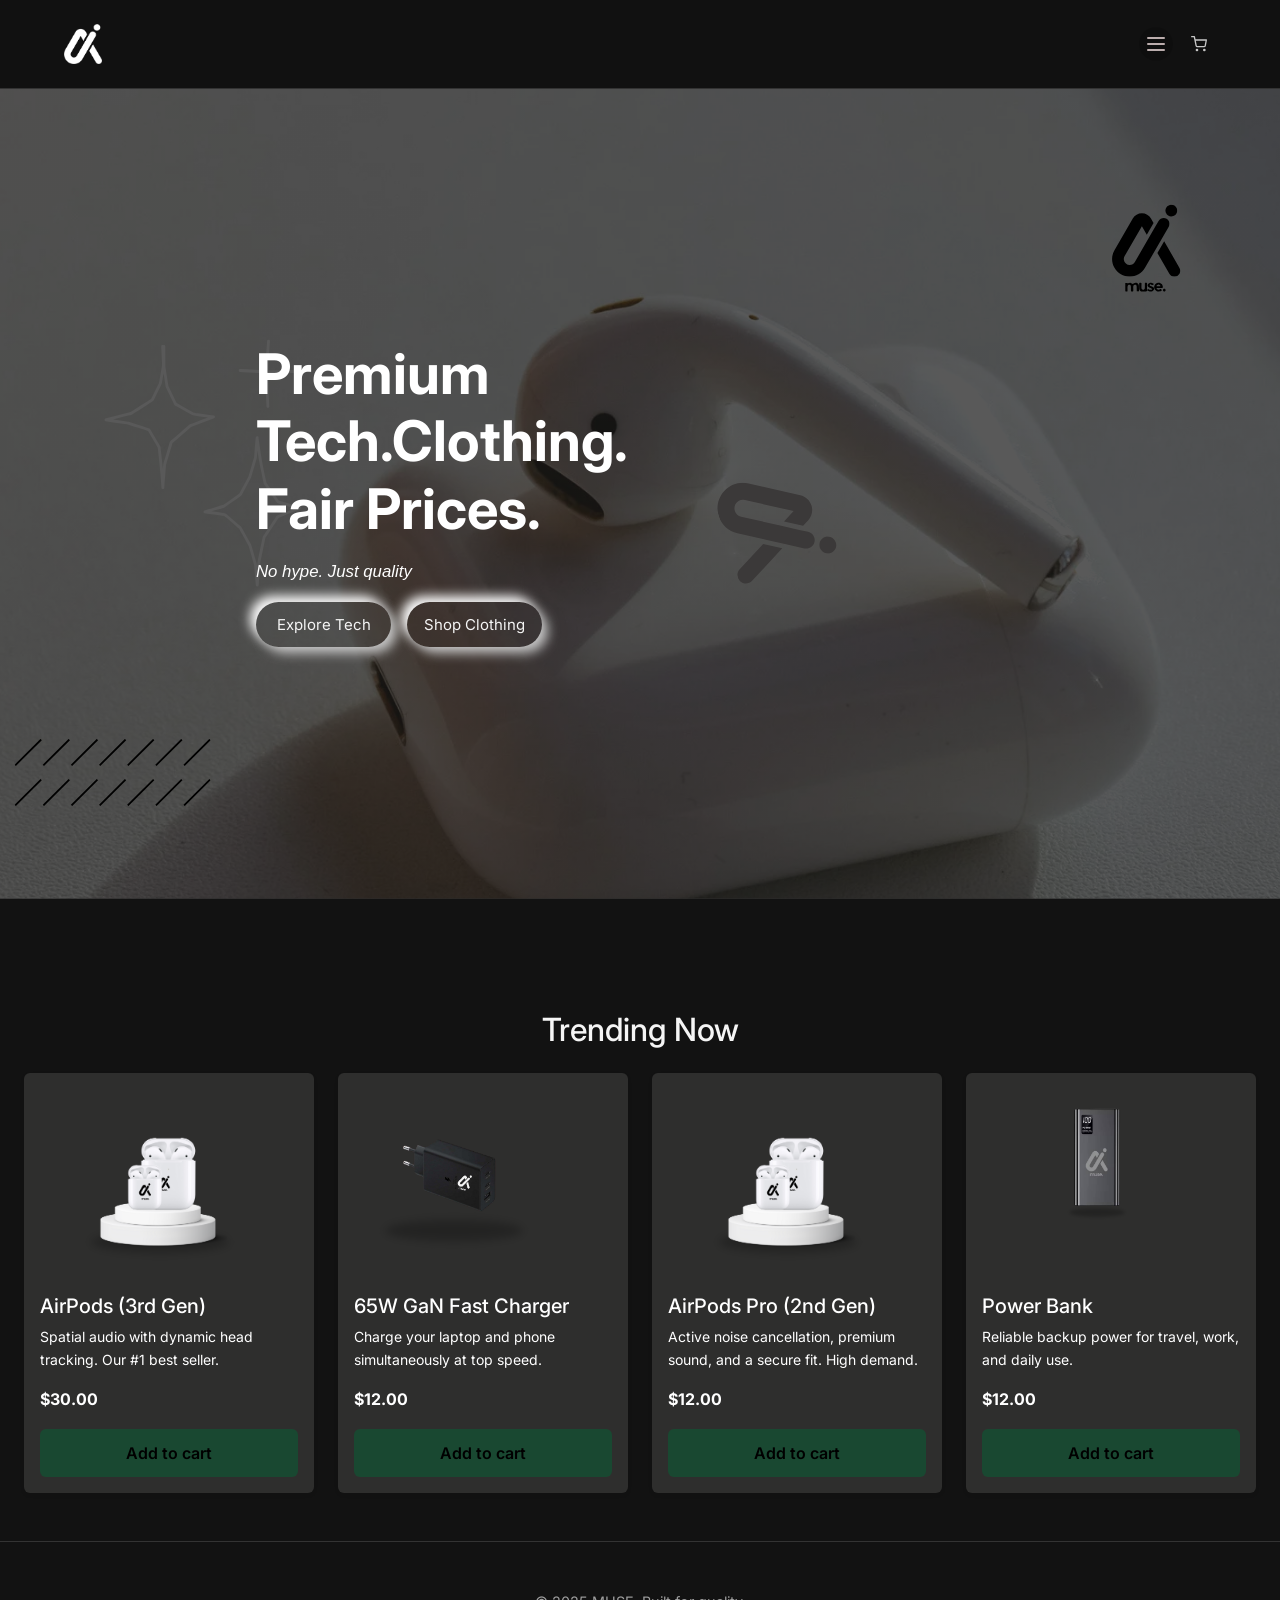
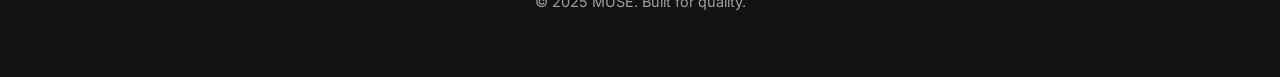
==== commit b7a5731e: "Rename muse.html to index.html and update references Co-authored-by: Cursor <cursoragent@cursor.com>" ====
--- a/index.html
+++ b/index.html
@@ -1,189 +1,189 @@
-<!DOCTYPE html>
-<html lang="en">
-
-<head>
-    <meta charset="UTF-8">
-    <meta name="viewport" content="width=device-width, initial-scale=1.0">
-    <title>MUSE | Premium Tech Essentials</title>
-    <link rel="icon" type="image/png" href="images/muse logo (8).png">
-    <link href="https://cdn.jsdelivr.net/npm/bootstrap@5.3.3/dist/css/bootstrap.min.css" rel="stylesheet">
-    <link rel="stylesheet" href="style.css">
-    <link href="https://fonts.googleapis.com/css2?family=Inter:wght@400;600;800&display=swap" rel="stylesheet">
-    <script src="javaScript/cart.js"></script>
-</head>
-
-<body>
-    
-    <header>
-        <div class="site-logo" style="cursor: pointer;" onclick="window.location.href='index.html'">
-            <img 
-                src="images/muse logo1 (8).png"
-                alt="MUSE Logo"
-                class="site-logo"
-            >
-            
-        </div>
-        <nav>
-
-            <!-- Our Services -->
-            <label class="popup">
-                <input type="checkbox">
-            
-                <div class="burger" tabindex="0">
-                    <span></span>
-                    <span></span>
-                    <span></span>
-                </div>
-            
-                <nav class="popup-window">
-            
-                    <ul>
-                        <!--<li><a href="index.html" class="active">Home</a></li>-->
-                        <li><a href="shopTech.html">Tech Shop</a></li>
-                        <li><a href="shopClothing.html">Clothing Shop</a></li>
-                        <li><a href="about.html">About</a></li>
-                    </ul>
-                </nav>
-            </label>
-            
-        
-            <!-- Cart -->
-            <div class="nav-icons">
-                <a href="cart.html" class="cart-btn" aria-label="View cart">
-                  
-                  <!-- Cart icon -->
-                  <svg xmlns="http://www.w3.org/2000/svg"
-                       viewBox="0 0 24 24"
-                       width="16" height="16"
-                       fill="none"
-                       stroke="currentColor"
-                       stroke-width="2"
-                       stroke-linecap="round"
-                       stroke-linejoin="round">
-                    <circle cx="9" cy="21" r="1"></circle>
-                    <circle cx="20" cy="21" r="1"></circle>
-                    <path d="M1 1h4l2.68 13.39a2 2 0 0 0 2 1.61h9.72a2 2 0 0 0 2-1.61L23 6H6"></path>
-                  </svg>
-              
-                  <!-- Cart count badge -->
-                  <span id="cart-count-badge" class="cart-badge" aria-hidden="true">0</span>
-                </a>
-              </div>
-        </nav>
-
-        
-    </header>
-
-    <section class="hero-section d-flex align-items-center text-center text-md-start">
-        <div class="hero-overlay"></div>
-
-        <div class="container position-relative">
-            <div class="row">
-                <div class="col-md-8 col-lg-8">
-                    <h1 class="fw-bold mb-3">
-                        Premium Tech.Clothing.<br>Fair Prices.
-                        
-                    </h1>
-                    <p style="font-style: italic;">
-                        No hype. Just quality
-                    </p>
-                      
-
-
-
-                    <div class="d-flex gap-3 flex-wrap">
-                        <a href="shopTech.html" class="button1">
-                            Explore Tech
-                        </a>
-                        <a href="shopClothing.html" class="button1">
-                            Shop Clothing
-                        </a>
-
-                    </div>
-                </div>
-            </div>
-        </div>
-    </section>
-
-    <section class="section container-fluid px-4 my-5 ">
-        <h2 class="section-title text-center mb-4 ">Trending Now</h2>
-
-        <div class="row g-4 " id="trendingProducts"></div>
-        
-    </section>
-    <script src="javaScript/products.js"></script>
-    <script src="javaScript/trending.js"></script>
-
-    <footer>
-        <p>&copy; 2025 MUSE. Built for quality.</p>
-    </footer>
-
-</body>
-
-<!--nav button controls-->
-<script>
-    document.addEventListener("DOMContentLoaded", () => {
-      // Toggle open/close when burger is clicked (explicit, reliable)
-      document.querySelectorAll(".popup .burger").forEach((burger) => {
-        burger.addEventListener("click", (e) => {
-          e.preventDefault();   // prevent label default toggle (we handle it)
-          e.stopPropagation();  // prevent document click from firing
-    
-          const popup = burger.closest(".popup");
-          const checkbox = popup?.querySelector('input[type="checkbox"]');
-          if (!checkbox) return;
-    
-          checkbox.checked = !checkbox.checked;
-        });
-      });
-    
-      // Click inside menu should NOT close it automatically
-      document.querySelectorAll(".popup .popup-window").forEach((menu) => {
-        menu.addEventListener("click", (e) => e.stopPropagation());
-      });
-    
-      // Click anywhere else closes any open popup
-      document.addEventListener("click", (e) => {
-        document.querySelectorAll('.popup input[type="checkbox"]').forEach((cb) => {
-          if (!cb.checked) return;
-    
-          const popup = cb.closest(".popup");
-          if (!popup) return;
-    
-          // If click is outside the whole popup block, close
-          if (!popup.contains(e.target)) {
-            cb.checked = false;
-          }
-        });
-      });
-    
-      // Optional: ESC closes
-      document.addEventListener("keydown", (e) => {
-        if (e.key === "Escape") {
-          document.querySelectorAll('.popup input[type="checkbox"]').forEach(cb => cb.checked = false);
-        }
-      });
-    });
-    </script>
-    <script>
-        function setCartCount(count) {
-          const badge = document.getElementById("cart-count-badge");
-          if (!badge) return;
-        
-          const n = Math.max(0, parseInt(count, 10) || 0);
-        
-          badge.textContent = n;
-        
-          if (n > 0) badge.classList.add("show");
-          else badge.classList.remove("show");
-        }
-        
-        // Example:
-        // setCartCount(3);
-        // setCartCount(0);
-    </script>
-        
-    
-    
-
+<!DOCTYPE html>
+<html lang="en">
+
+<head>
+    <meta charset="UTF-8">
+    <meta name="viewport" content="width=device-width, initial-scale=1.0">
+    <title>MUSE | Premium Tech Essentials</title>
+    <link rel="icon" type="image/png" href="images/muse logo (8).png">
+    <link href="https://cdn.jsdelivr.net/npm/bootstrap@5.3.3/dist/css/bootstrap.min.css" rel="stylesheet">
+    <link rel="stylesheet" href="style.css">
+    <link href="https://fonts.googleapis.com/css2?family=Inter:wght@400;600;800&display=swap" rel="stylesheet">
+    <script src="javaScript/cart.js"></script>
+</head>
+
+<body>
+    
+    <header>
+        <div class="site-logo" style="cursor: pointer;" onclick="window.location.href='index.html'">
+            <img 
+                src="images/muse logo1 (8).png"
+                alt="MUSE Logo"
+                class="site-logo"
+            >
+            
+        </div>
+        <nav>
+
+            <!-- Our Services -->
+            <label class="popup">
+                <input type="checkbox">
+            
+                <div class="burger" tabindex="0">
+                    <span></span>
+                    <span></span>
+                    <span></span>
+                </div>
+            
+                <nav class="popup-window">
+            
+                    <ul>
+                        <li><a href="shopTech.html">Tech Shop</a></li>
+                        <li><a href="shopp.html">Clothing Shop</a></li>
+                        <li><a href="about.html">About</a></li>
+                    </ul>
+                </nav>
+            </label>
+            
+        
+            <!-- Cart -->
+            <div class="nav-icons">
+                <a href="cart.html" class="cart-btn" aria-label="View cart">
+                  
+                  <!-- Cart icon -->
+                  <svg xmlns="http://www.w3.org/2000/svg"
+                       viewBox="0 0 24 24"
+                       width="16" height="16"
+                       fill="none"
+                       stroke="currentColor"
+                       stroke-width="2"
+                       stroke-linecap="round"
+                       stroke-linejoin="round">
+                    <circle cx="9" cy="21" r="1"></circle>
+                    <circle cx="20" cy="21" r="1"></circle>
+                    <path d="M1 1h4l2.68 13.39a2 2 0 0 0 2 1.61h9.72a2 2 0 0 0 2-1.61L23 6H6"></path>
+                  </svg>
+              
+                  <!-- Cart count badge -->
+                  <span id="cart-count-badge" class="cart-badge" aria-hidden="true">0</span>
+                </a>
+              </div>
+        </nav>
+
+        
+    </header>
+
+    <section class="hero-section d-flex align-items-center text-center text-md-start">
+      <div class="hero-overlay"></div>
+
+        <div class="container position-relative">
+            <div class="row">
+                <div class="col-md-8 col-lg-8">
+
+                  <h1 class="fw-bold mb-3">
+                    Premium Tech.Clothing.<br>Fair Prices.
+                      
+                  </h1>
+                    <p style="font-style: italic;">
+                        No hype. Just quality
+                    </p>
+                      
+
+
+
+                    <div class="d-flex gap-3 flex-wrap">
+                        <a href="shopTech.html" class="button1">
+                            Explore Tech
+                        </a>
+                        <a href="/Cloths/shopClothing.html" class="button1">
+                            Shop Clothing
+                        </a>
+
+                      </div>
+                </div>
+            </div>
+      </div>
+    </section>
+
+    <section class="section container-fluid px-4 my-5 ">
+        <h2 class="section-title text-center mb-4 ">Trending Now</h2>
+
+        <div class="row g-4 " id="trendingProducts"></div>
+        
+    </section>
+    <script src="javaScript/products.js"></script>
+    <script src="javaScript/trending.js"></script>
+
+    <footer>
+        <p>&copy; 2025 MUSE. Built for quality.</p>
+    </footer>
+
+</body>
+
+<!--nav button controls-->
+<script>
+    document.addEventListener("DOMContentLoaded", () => {
+      // Toggle open/close when burger is clicked (explicit, reliable)
+      document.querySelectorAll(".popup .burger").forEach((burger) => {
+        burger.addEventListener("click", (e) => {
+          e.preventDefault();   // prevent label default toggle (we handle it)
+          e.stopPropagation();  // prevent document click from firing
+    
+          const popup = burger.closest(".popup");
+          const checkbox = popup?.querySelector('input[type="checkbox"]');
+          if (!checkbox) return;
+    
+          checkbox.checked = !checkbox.checked;
+        });
+      });
+    
+      // Click inside menu should NOT close it automatically
+      document.querySelectorAll(".popup .popup-window").forEach((menu) => {
+        menu.addEventListener("click", (e) => e.stopPropagation());
+      });
+    
+      // Click anywhere else closes any open popup
+      document.addEventListener("click", (e) => {
+        document.querySelectorAll('.popup input[type="checkbox"]').forEach((cb) => {
+          if (!cb.checked) return;
+    
+          const popup = cb.closest(".popup");
+          if (!popup) return;
+    
+          // If click is outside the whole popup block, close
+          if (!popup.contains(e.target)) {
+            cb.checked = false;
+          }
+        });
+      });
+    
+      // Optional: ESC closes
+      document.addEventListener("keydown", (e) => {
+        if (e.key === "Escape") {
+          document.querySelectorAll('.popup input[type="checkbox"]').forEach(cb => cb.checked = false);
+        }
+      });
+    });
+    </script>
+    <script>
+        function setCartCount(count) {
+          const badge = document.getElementById("cart-count-badge");
+          if (!badge) return;
+        
+          const n = Math.max(0, parseInt(count, 10) || 0);
+        
+          badge.textContent = n;
+        
+          if (n > 0) badge.classList.add("show");
+          else badge.classList.remove("show");
+        }
+        
+        // Example:
+        // setCartCount(3);
+        // setCartCount(0);
+    </script>
+        
+    
+    
+
 </html>
--- a/style.css
+++ b/style.css
@@ -271,6 +271,13 @@
 
 .card .card-text{
     color:#f7f7f7 !important;
+}
+
+/* Trending products on index.html: keep name, price, description white */
+#trendingProducts .card-title,
+#trendingProducts .card-text,
+#trendingProducts .fw-bold {
+    color: #fff !important;
 }
 
 /* --- About & Contact Layouts --- */
@@ -764,4 +771,4 @@
       overflow: hidden;
     }
   }
-  
+ 
